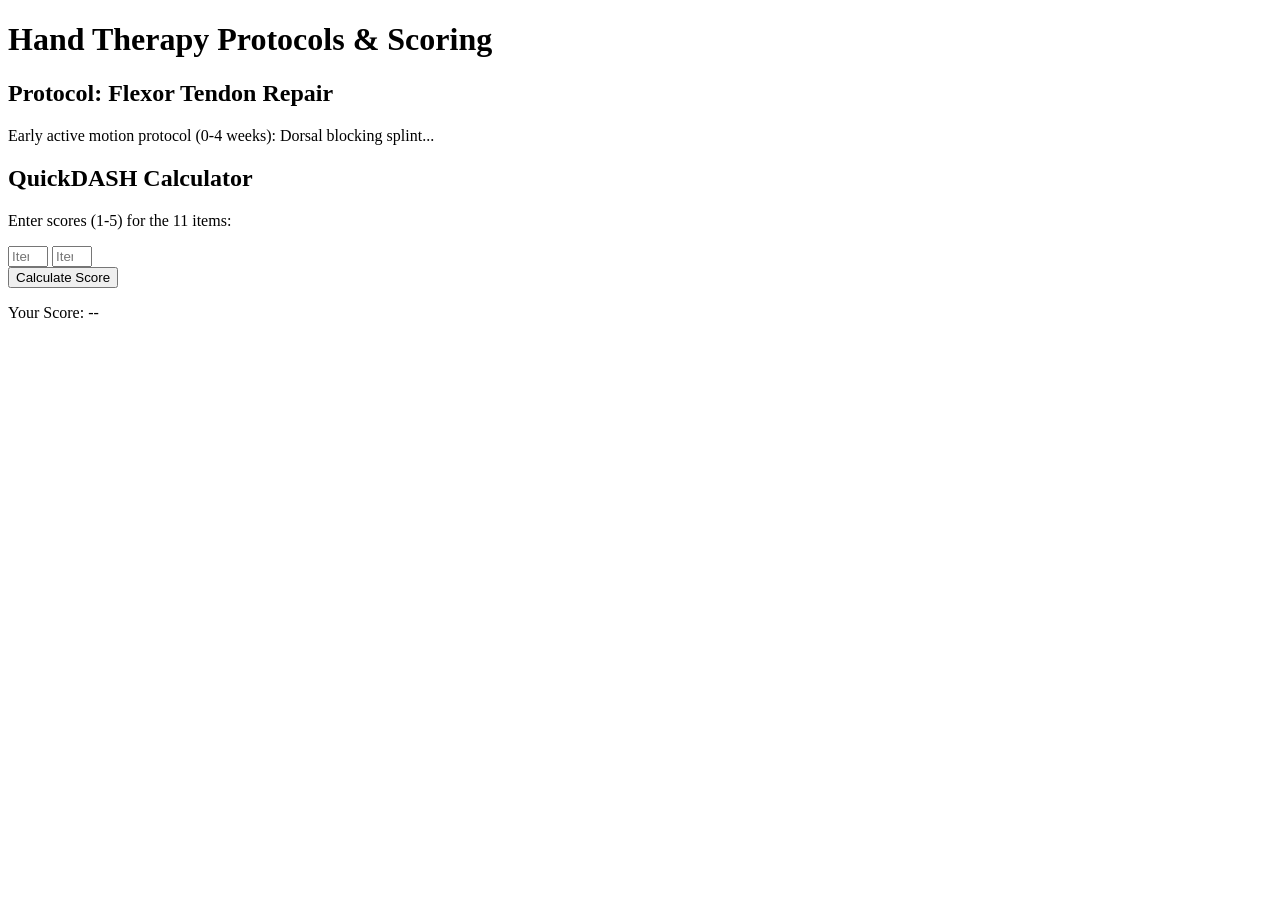
==== index.html @ 89909af8 "Add initial HTML structure for Hand Therapy Tools" ====
<!DOCTYPE html>
<html lang="en">
<head>
    <meta charset="UTF-8">
    <meta name="viewport" content="width=device-width, initial-scale=1.0">
    <title>Hand Therapy Tools</title>
    <link rel="stylesheet" href="style.css">
</head>
<body>
    <header>
        <h1>Hand Therapy Protocols & Scoring</h1>
    </header>

    <main>
        <section id="protocol">
            <h2>Protocol: Flexor Tendon Repair</h2>
            <p>Early active motion protocol (0-4 weeks): Dorsal blocking splint...</p>
        </section>

        <section id="calculator">
            <h2>QuickDASH Calculator</h2>
            <p>Enter scores (1-5) for the 11 items:</p>
            <div id="questions">
                <input type="number" class="dash-input" min="1" max="5" placeholder="Item 1">
                <input type="number" class="dash-input" min="1" max="5" placeholder="Item 2">
                </div>
            <button onclick="calculateDash()">Calculate Score</button>
            <p>Your Score: <span id="result">--</span></p>
        </section>
    </main>

    <script src="script.js"></script>
</body>
</html>
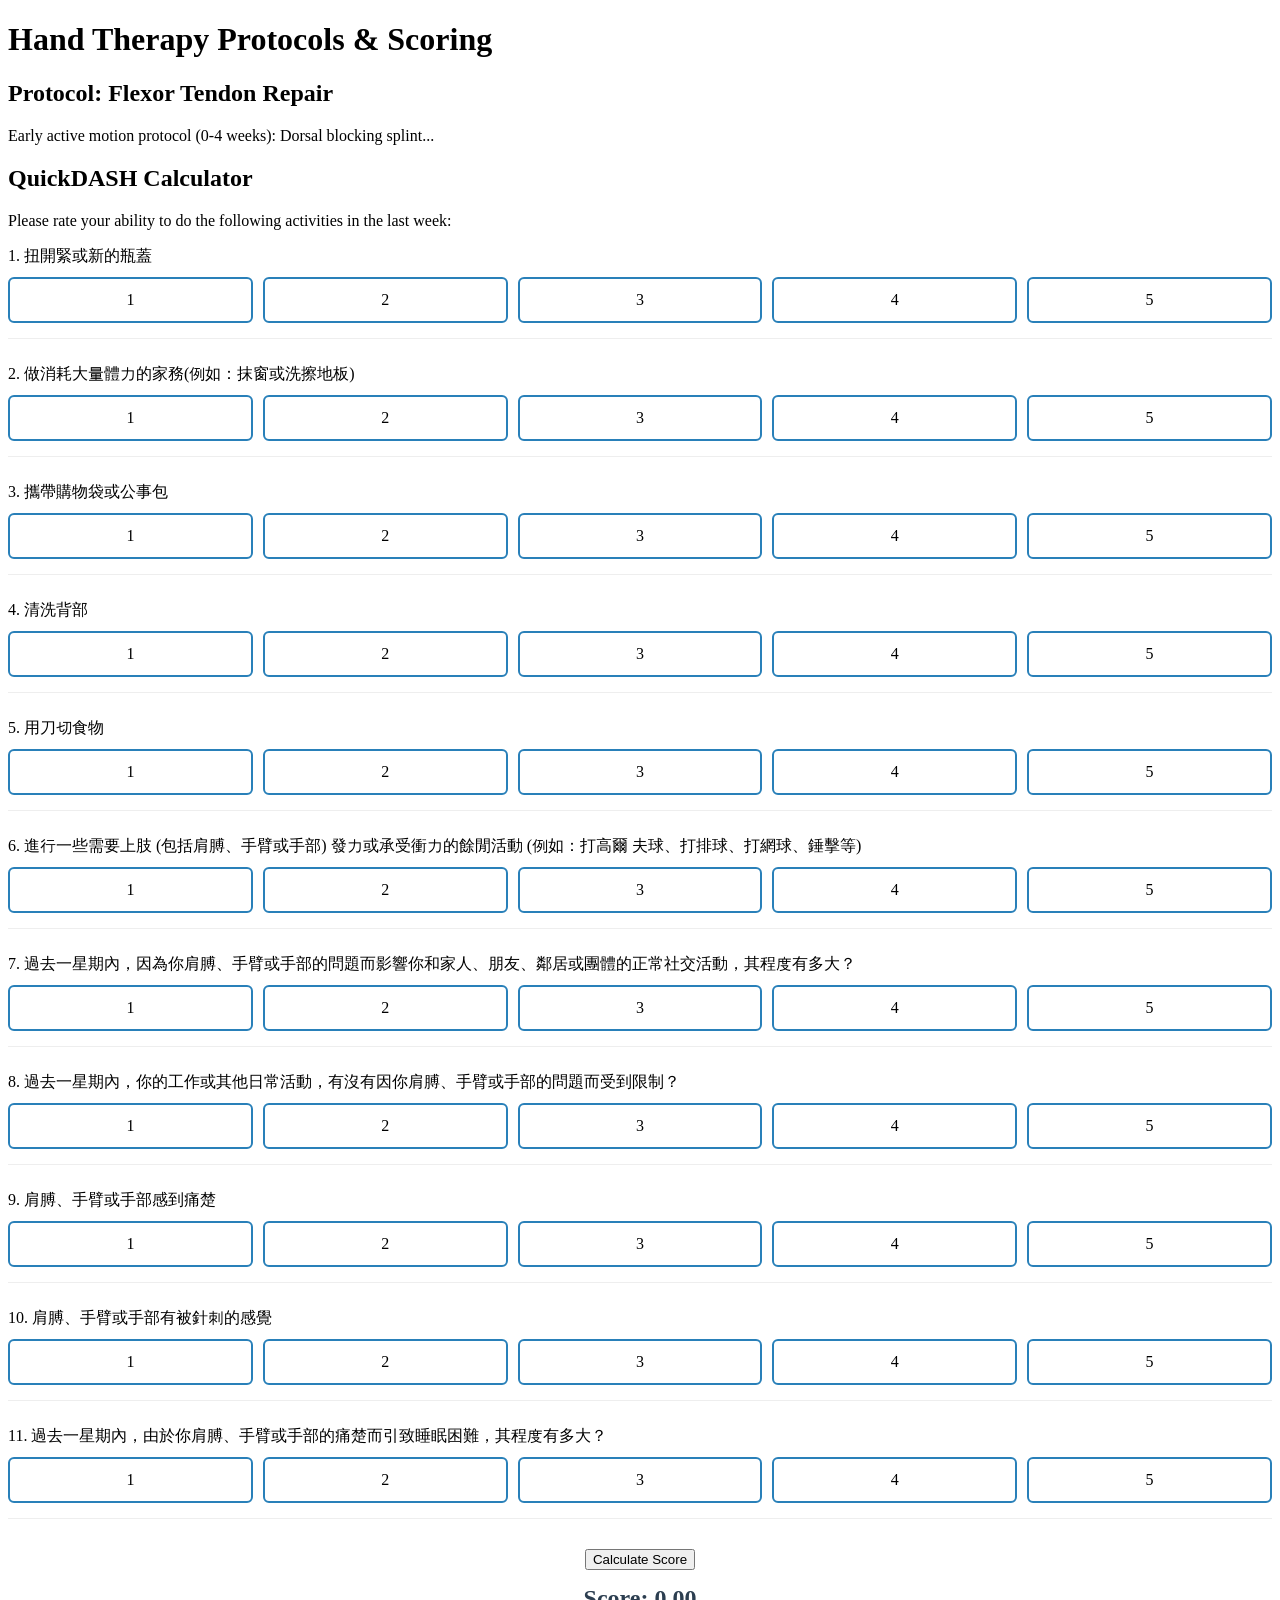
==== commit d35eb735: "Update index.html" ====
--- a/index.html
+++ b/index.html
@@ -17,16 +17,139 @@
             <p>Early active motion protocol (0-4 weeks): Dorsal blocking splint...</p>
         </section>
 
-        <section id="calculator">
-            <h2>QuickDASH Calculator</h2>
-            <p>Enter scores (1-5) for the 11 items:</p>
-            <div id="questions">
-                <input type="number" class="dash-input" min="1" max="5" placeholder="Item 1">
-                <input type="number" class="dash-input" min="1" max="5" placeholder="Item 2">
-                </div>
-            <button onclick="calculateDash()">Calculate Score</button>
-            <p>Your Score: <span id="result">--</span></p>
-        </section>
+<section id="calculator">
+    <h2>QuickDASH Calculator</h2>
+    <p>Please rate your ability to do the following activities in the last week:</p>
+    
+    <div id="quickdash-form">
+        <div class="question-row">
+            <p>1. 扭開緊或新的瓶蓋</p>
+            <div class="option-group" data-question="q1">
+                <label><input type="radio" name="q1" value="1"> 1</label>
+                <label><input type="radio" name="q1" value="2"> 2</label>
+                <label><input type="radio" name="q1" value="3"> 3</label>
+                <label><input type="radio" name="q1" value="4"> 4</label>
+                <label><input type="radio" name="q1" value="5"> 5</label>
+            </div>
+        </div>
+
+        <div class="question-row">
+            <p>2. 做消耗大量體力的家務(例如：抹窗或洗擦地板)
+            </p>
+            <div class="option-group" data-question="q2">
+                <label><input type="radio" name="q2" value="1"> 1</label>
+                <label><input type="radio" name="q2" value="2"> 2</label>
+                <label><input type="radio" name="q2" value="3"> 3</label>
+                <label><input type="radio" name="q2" value="4"> 4</label>
+                <label><input type="radio" name="q2" value="5"> 5</label>
+            </div>
+        </div>
+
+        <div class="question-row">
+            <p>3. 攜帶購物袋或公事包</p>
+            <div class="option-group" data-question="q1">
+                <label><input type="radio" name="q1" value="1"> 1</label>
+                <label><input type="radio" name="q1" value="2"> 2</label>
+                <label><input type="radio" name="q1" value="3"> 3</label>
+                <label><input type="radio" name="q1" value="4"> 4</label>
+                <label><input type="radio" name="q1" value="5"> 5</label>
+            </div>
+        </div>
+
+        <div class="question-row">
+            <p>4. 清洗背部</p>
+            <div class="option-group" data-question="q1">
+                <label><input type="radio" name="q1" value="1"> 1</label>
+                <label><input type="radio" name="q1" value="2"> 2</label>
+                <label><input type="radio" name="q1" value="3"> 3</label>
+                <label><input type="radio" name="q1" value="4"> 4</label>
+                <label><input type="radio" name="q1" value="5"> 5</label>
+            </div>
+        </div>
+        
+        <div class="question-row">
+            <p>5. 用刀切食物</p>
+            <div class="option-group" data-question="q1">
+                <label><input type="radio" name="q1" value="1"> 1</label>
+                <label><input type="radio" name="q1" value="2"> 2</label>
+                <label><input type="radio" name="q1" value="3"> 3</label>
+                <label><input type="radio" name="q1" value="4"> 4</label>
+                <label><input type="radio" name="q1" value="5"> 5</label>
+            </div>
+        </div>
+
+        <div class="question-row">
+            <p>6. 進行一些需要上肢 (包括肩膊、手臂或手部) 發力或承受衝力的餘閒活動 (例如：打高爾 夫球、打排球、打網球、錘擊等)</p>
+            <div class="option-group" data-question="q1">
+                <label><input type="radio" name="q1" value="1"> 1</label>
+                <label><input type="radio" name="q1" value="2"> 2</label>
+                <label><input type="radio" name="q1" value="3"> 3</label>
+                <label><input type="radio" name="q1" value="4"> 4</label>
+                <label><input type="radio" name="q1" value="5"> 5</label>
+            </div>
+        </div>
+
+        <div class="question-row">
+            <p>7. 過去一星期內，因為你肩膊、手臂或手部的問題而影響你和家人、朋友、鄰居或團體的正常社交活動，其程度有多大？</p>
+            <div class="option-group" data-question="q1">
+                <label><input type="radio" name="q1" value="1"> 1</label>
+                <label><input type="radio" name="q1" value="2"> 2</label>
+                <label><input type="radio" name="q1" value="3"> 3</label>
+                <label><input type="radio" name="q1" value="4"> 4</label>
+                <label><input type="radio" name="q1" value="5"> 5</label>
+            </div>
+        </div>
+
+        <div class="question-row">
+            <p>8. 過去一星期內，你的工作或其他日常活動，有沒有因你肩膊、手臂或手部的問題而受到限制？</p>
+            <div class="option-group" data-question="q1">
+                <label><input type="radio" name="q1" value="1"> 1</label>
+                <label><input type="radio" name="q1" value="2"> 2</label>
+                <label><input type="radio" name="q1" value="3"> 3</label>
+                <label><input type="radio" name="q1" value="4"> 4</label>
+                <label><input type="radio" name="q1" value="5"> 5</label>
+            </div>
+        </div>
+
+        <div class="question-row">
+            <p>9. 肩膊、手臂或手部感到痛楚</p>
+            <div class="option-group" data-question="q1">
+                <label><input type="radio" name="q1" value="1"> 1</label>
+                <label><input type="radio" name="q1" value="2"> 2</label>
+                <label><input type="radio" name="q1" value="3"> 3</label>
+                <label><input type="radio" name="q1" value="4"> 4</label>
+                <label><input type="radio" name="q1" value="5"> 5</label>
+            </div>
+        </div>
+
+        <div class="question-row">
+            <p>10. 肩膊、手臂或手部有被針刺的感覺</p>
+            <div class="option-group" data-question="q1">
+                <label><input type="radio" name="q1" value="1"> 1</label>
+                <label><input type="radio" name="q1" value="2"> 2</label>
+                <label><input type="radio" name="q1" value="3"> 3</label>
+                <label><input type="radio" name="q1" value="4"> 4</label>
+                <label><input type="radio" name="q1" value="5"> 5</label>
+            </div>
+        </div>
+
+        <div class="question-row">
+            <p>11. 過去一星期內，由於你肩膊、手臂或手部的痛楚而引致睡眠困難，其程度有多大？</p>
+            <div class="option-group" data-question="q1">
+                <label><input type="radio" name="q1" value="1"> 1</label>
+                <label><input type="radio" name="q1" value="2"> 2</label>
+                <label><input type="radio" name="q1" value="3"> 3</label>
+                <label><input type="radio" name="q1" value="4"> 4</label>
+                <label><input type="radio" name="q1" value="5"> 5</label>
+            </div>
+        </div>
+        
+        <div class="results-area">
+            <button onclick="calculateQuickDash()">Calculate Score</button>
+            <div class="score-display">Score: <span id="dash-result">0.00</span></div>
+        </div>
+    </div>
+</section>
     </main>
 
     <script src="script.js"></script>
--- a/style.css
+++ b/style.css
@@ -0,0 +1,52 @@
+/* Question Styling */
+.question-row {
+    margin-bottom: 25px;
+    padding-bottom: 15px;
+    border-bottom: 1px solid #eee;
+}
+
+.question-row p {
+    font-weight: 500;
+    margin-bottom: 10px;
+}
+
+/* Hide the default radio circles */
+.option-group input[type="radio"] {
+    display: none;
+}
+
+/* Style labels to look like buttons */
+.option-group {
+    display: flex;
+    gap: 10px;
+}
+
+.option-group label {
+    flex: 1;
+    text-align: center;
+    padding: 12px;
+    border: 2px solid #2980b9;
+    border-radius: 6px;
+    cursor: pointer;
+    transition: all 0.2s ease;
+    background-color: white;
+}
+
+/* When the hidden radio is checked, change the label's look */
+.option-group input[type="radio"]:checked + label, 
+.option-group label:has(input:checked) {
+    background-color: #2980b9;
+    color: white;
+}
+
+.results-area {
+    margin-top: 30px;
+    text-align: center;
+}
+
+.score-display {
+    margin-top: 15px;
+    font-size: 1.5rem;
+    font-weight: bold;
+    color: #2c3e50;
+}
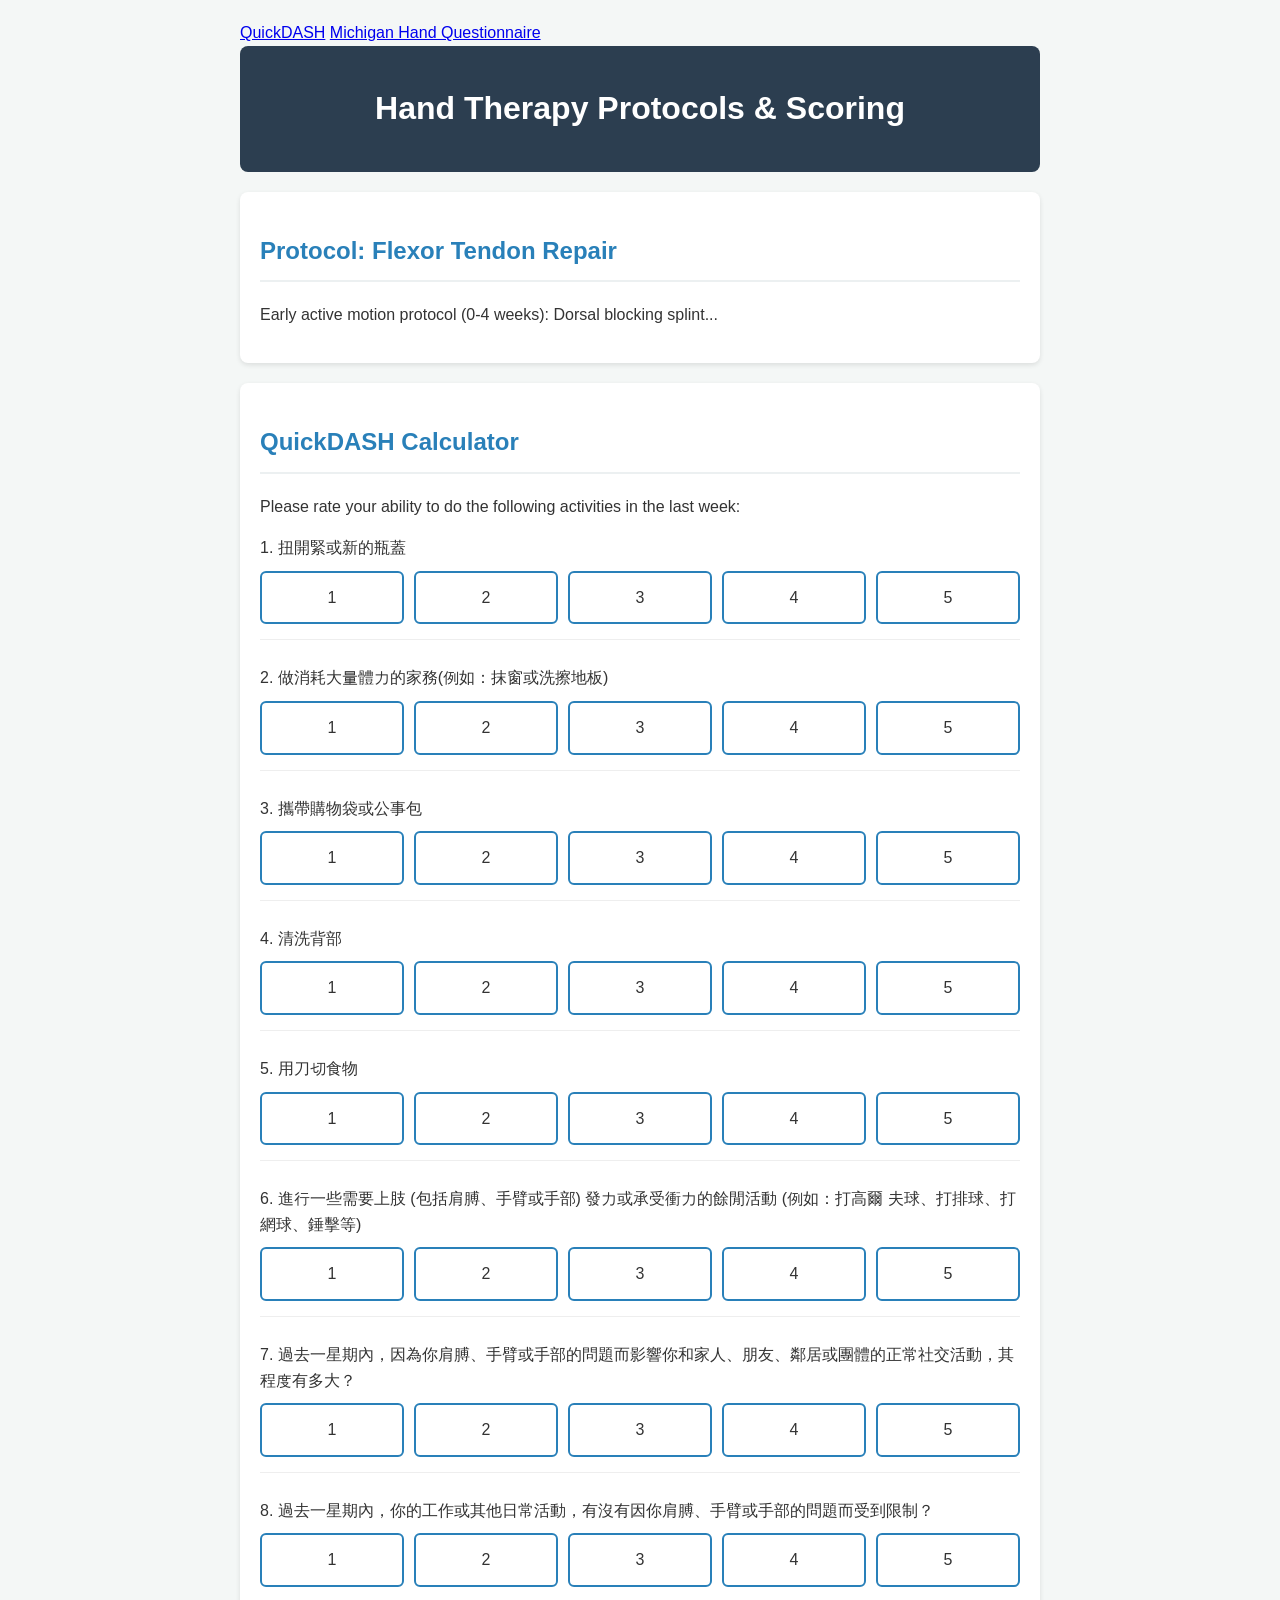
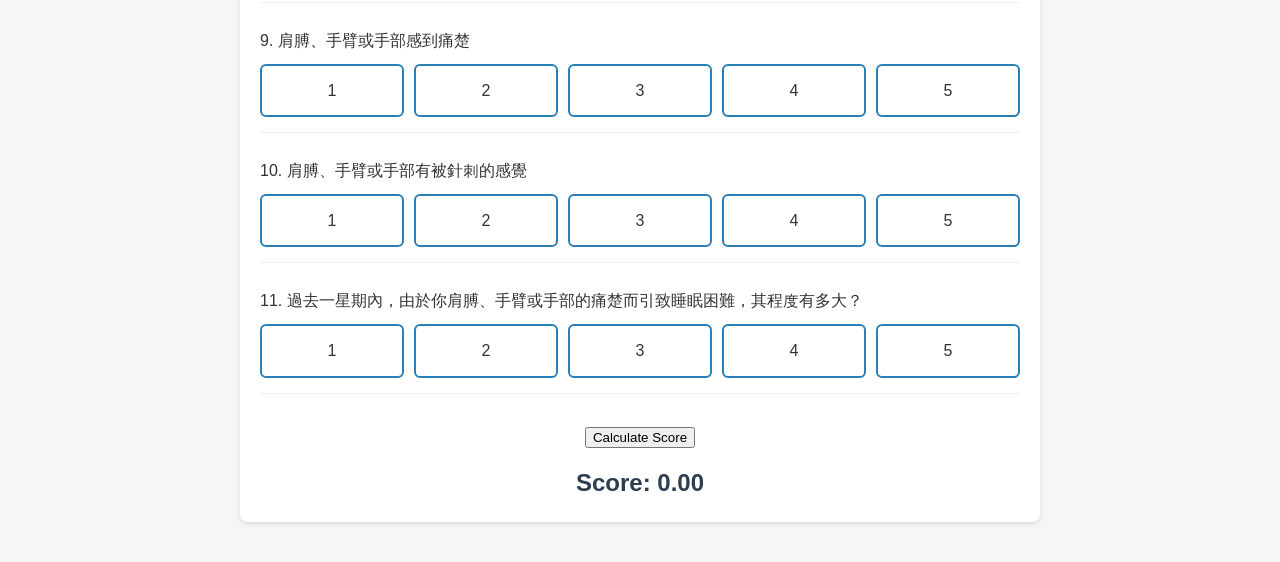
==== commit 08f1c0ff: "Update index.html" ====
--- a/index.html
+++ b/index.html
@@ -7,6 +7,10 @@
     <link rel="stylesheet" href="style.css">
 </head>
 <body>
+    <nav class="main-nav">
+    <a href="index.html" class="active">QuickDASH</a>
+    <a href="mhq.html">Michigan Hand Questionnaire</a>
+</nav>
     <header>
         <h1>Hand Therapy Protocols & Scoring</h1>
     </header>
@@ -48,99 +52,99 @@
         <div class="question-row">
             <p>3. 攜帶購物袋或公事包</p>
             <div class="option-group" data-question="q1">
-                <label><input type="radio" name="q1" value="1"> 1</label>
-                <label><input type="radio" name="q1" value="2"> 2</label>
-                <label><input type="radio" name="q1" value="3"> 3</label>
-                <label><input type="radio" name="q1" value="4"> 4</label>
-                <label><input type="radio" name="q1" value="5"> 5</label>
+                <label><input type="radio" name="q3" value="1"> 1</label>
+                <label><input type="radio" name="q3" value="2"> 2</label>
+                <label><input type="radio" name="q3" value="3"> 3</label>
+                <label><input type="radio" name="q3" value="4"> 4</label>
+                <label><input type="radio" name="q3" value="5"> 5</label>
             </div>
         </div>
 
         <div class="question-row">
             <p>4. 清洗背部</p>
             <div class="option-group" data-question="q1">
-                <label><input type="radio" name="q1" value="1"> 1</label>
-                <label><input type="radio" name="q1" value="2"> 2</label>
-                <label><input type="radio" name="q1" value="3"> 3</label>
-                <label><input type="radio" name="q1" value="4"> 4</label>
-                <label><input type="radio" name="q1" value="5"> 5</label>
+                <label><input type="radio" name="q4" value="1"> 1</label>
+                <label><input type="radio" name="q4" value="2"> 2</label>
+                <label><input type="radio" name="q4" value="3"> 3</label>
+                <label><input type="radio" name="q4" value="4"> 4</label>
+                <label><input type="radio" name="q4" value="5"> 5</label>
             </div>
         </div>
         
         <div class="question-row">
             <p>5. 用刀切食物</p>
             <div class="option-group" data-question="q1">
-                <label><input type="radio" name="q1" value="1"> 1</label>
-                <label><input type="radio" name="q1" value="2"> 2</label>
-                <label><input type="radio" name="q1" value="3"> 3</label>
-                <label><input type="radio" name="q1" value="4"> 4</label>
-                <label><input type="radio" name="q1" value="5"> 5</label>
+                <label><input type="radio" name="q5" value="1"> 1</label>
+                <label><input type="radio" name="q5" value="2"> 2</label>
+                <label><input type="radio" name="q5" value="3"> 3</label>
+                <label><input type="radio" name="q5" value="4"> 4</label>
+                <label><input type="radio" name="q5" value="5"> 5</label>
             </div>
         </div>
 
         <div class="question-row">
             <p>6. 進行一些需要上肢 (包括肩膊、手臂或手部) 發力或承受衝力的餘閒活動 (例如：打高爾 夫球、打排球、打網球、錘擊等)</p>
             <div class="option-group" data-question="q1">
-                <label><input type="radio" name="q1" value="1"> 1</label>
-                <label><input type="radio" name="q1" value="2"> 2</label>
-                <label><input type="radio" name="q1" value="3"> 3</label>
-                <label><input type="radio" name="q1" value="4"> 4</label>
-                <label><input type="radio" name="q1" value="5"> 5</label>
+                <label><input type="radio" name="q6" value="1"> 1</label>
+                <label><input type="radio" name="q6" value="2"> 2</label>
+                <label><input type="radio" name="q6" value="3"> 3</label>
+                <label><input type="radio" name="q6" value="4"> 4</label>
+                <label><input type="radio" name="q6" value="5"> 5</label>
             </div>
         </div>
 
         <div class="question-row">
             <p>7. 過去一星期內，因為你肩膊、手臂或手部的問題而影響你和家人、朋友、鄰居或團體的正常社交活動，其程度有多大？</p>
             <div class="option-group" data-question="q1">
-                <label><input type="radio" name="q1" value="1"> 1</label>
-                <label><input type="radio" name="q1" value="2"> 2</label>
-                <label><input type="radio" name="q1" value="3"> 3</label>
-                <label><input type="radio" name="q1" value="4"> 4</label>
-                <label><input type="radio" name="q1" value="5"> 5</label>
+                <label><input type="radio" name="q7" value="1"> 1</label>
+                <label><input type="radio" name="q7" value="2"> 2</label>
+                <label><input type="radio" name="q7" value="3"> 3</label>
+                <label><input type="radio" name="q7" value="4"> 4</label>
+                <label><input type="radio" name="q7" value="5"> 5</label>
             </div>
         </div>
 
         <div class="question-row">
             <p>8. 過去一星期內，你的工作或其他日常活動，有沒有因你肩膊、手臂或手部的問題而受到限制？</p>
             <div class="option-group" data-question="q1">
-                <label><input type="radio" name="q1" value="1"> 1</label>
-                <label><input type="radio" name="q1" value="2"> 2</label>
-                <label><input type="radio" name="q1" value="3"> 3</label>
-                <label><input type="radio" name="q1" value="4"> 4</label>
-                <label><input type="radio" name="q1" value="5"> 5</label>
+                <label><input type="radio" name="q8" value="1"> 1</label>
+                <label><input type="radio" name="q8" value="2"> 2</label>
+                <label><input type="radio" name="q8" value="3"> 3</label>
+                <label><input type="radio" name="q8" value="4"> 4</label>
+                <label><input type="radio" name="q8" value="5"> 5</label>
             </div>
         </div>
 
         <div class="question-row">
             <p>9. 肩膊、手臂或手部感到痛楚</p>
             <div class="option-group" data-question="q1">
-                <label><input type="radio" name="q1" value="1"> 1</label>
-                <label><input type="radio" name="q1" value="2"> 2</label>
-                <label><input type="radio" name="q1" value="3"> 3</label>
-                <label><input type="radio" name="q1" value="4"> 4</label>
-                <label><input type="radio" name="q1" value="5"> 5</label>
+                <label><input type="radio" name="q9" value="1"> 1</label>
+                <label><input type="radio" name="q9" value="2"> 2</label>
+                <label><input type="radio" name="q9" value="3"> 3</label>
+                <label><input type="radio" name="q9" value="4"> 4</label>
+                <label><input type="radio" name="q9" value="5"> 5</label>
             </div>
         </div>
 
         <div class="question-row">
             <p>10. 肩膊、手臂或手部有被針刺的感覺</p>
             <div class="option-group" data-question="q1">
-                <label><input type="radio" name="q1" value="1"> 1</label>
-                <label><input type="radio" name="q1" value="2"> 2</label>
-                <label><input type="radio" name="q1" value="3"> 3</label>
-                <label><input type="radio" name="q1" value="4"> 4</label>
-                <label><input type="radio" name="q1" value="5"> 5</label>
+                <label><input type="radio" name="q10" value="1"> 1</label>
+                <label><input type="radio" name="q10" value="2"> 2</label>
+                <label><input type="radio" name="q10" value="3"> 3</label>
+                <label><input type="radio" name="q10" value="4"> 4</label>
+                <label><input type="radio" name="q10" value="5"> 5</label>
             </div>
         </div>
 
         <div class="question-row">
             <p>11. 過去一星期內，由於你肩膊、手臂或手部的痛楚而引致睡眠困難，其程度有多大？</p>
             <div class="option-group" data-question="q1">
-                <label><input type="radio" name="q1" value="1"> 1</label>
-                <label><input type="radio" name="q1" value="2"> 2</label>
-                <label><input type="radio" name="q1" value="3"> 3</label>
-                <label><input type="radio" name="q1" value="4"> 4</label>
-                <label><input type="radio" name="q1" value="5"> 5</label>
+                <label><input type="radio" name="q11" value="1"> 1</label>
+                <label><input type="radio" name="q11" value="2"> 2</label>
+                <label><input type="radio" name="q11" value="3"> 3</label>
+                <label><input type="radio" name="q11" value="4"> 4</label>
+                <label><input type="radio" name="q11" value="5"> 5</label>
             </div>
         </div>
         
--- a/style.css
+++ b/style.css
@@ -1,3 +1,38 @@
+/* General Page Styling */
+body {
+    font-family: 'Segoe UI', Tahoma, Geneva, Verdana, sans-serif;
+    line-height: 1.6;
+    color: #333;
+    max-width: 800px;
+    margin: 0 auto;
+    padding: 20px;
+    background-color: #f4f7f6;
+}
+
+header {
+    background: #2c3e50;
+    color: #ffffff;
+    padding: 1rem;
+    text-align: center;
+    border-radius: 8px;
+    margin-bottom: 20px;
+}
+
+/* Section Styling (Protocols & Calculator) */
+section {
+    background: white;
+    padding: 20px;
+    margin-bottom: 20px;
+    border-radius: 8px;
+    box-shadow: 0 2px 5px rgba(0,0,0,0.1);
+}
+
+h2 {
+    color: #2980b9;
+    border-bottom: 2px solid #ecf0f1;
+    padding-bottom: 10px;
+}
+
 /* Question Styling */
 .question-row {
     margin-bottom: 25px;
@@ -50,3 +85,9 @@
     font-weight: bold;
     color: #2c3e50;
 }
+/* Result Text */
+#result {
+    font-weight: bold;
+    font-size: 1.5rem;
+    color: #c0392b;
+}
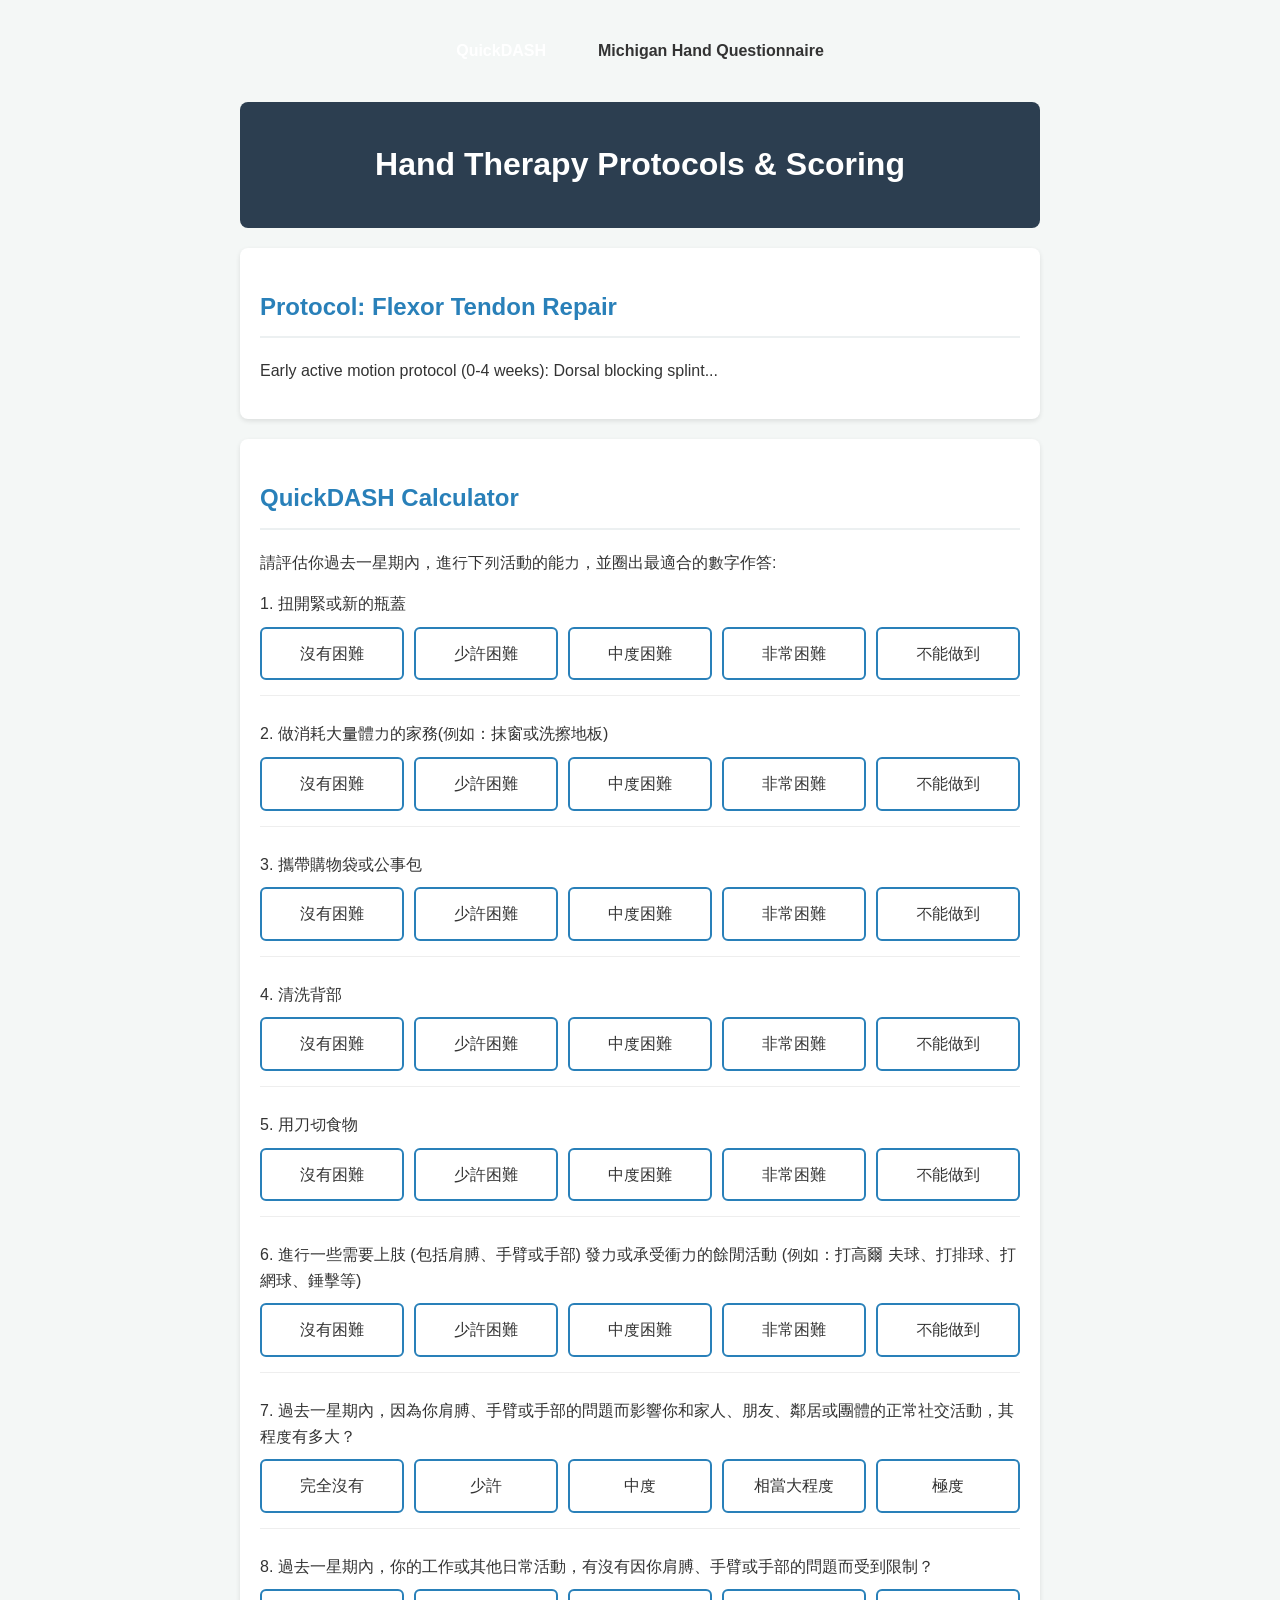
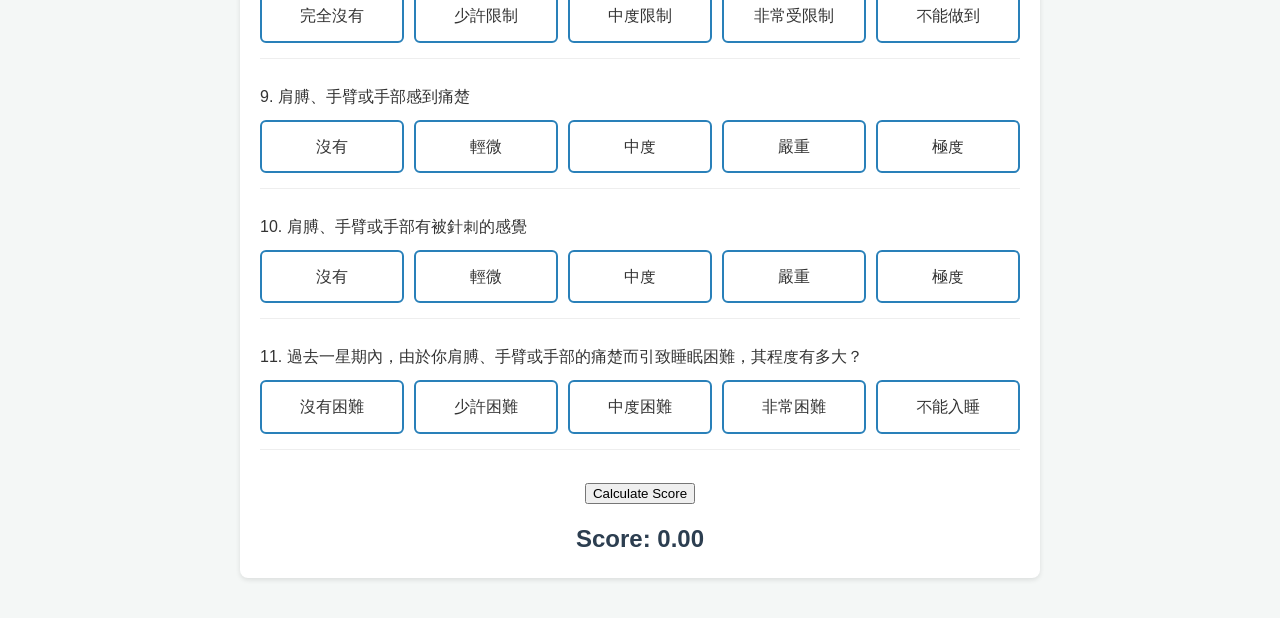
==== commit adae2404: "Update index.html" ====
--- a/index.html
+++ b/index.html
@@ -23,17 +23,17 @@
 
 <section id="calculator">
     <h2>QuickDASH Calculator</h2>
-    <p>Please rate your ability to do the following activities in the last week:</p>
+    <p>請評估你過去一星期內，進行下列活動的能力，並圈出最適合的數字作答:</p>
     
     <div id="quickdash-form">
         <div class="question-row">
             <p>1. 扭開緊或新的瓶蓋</p>
             <div class="option-group" data-question="q1">
-                <label><input type="radio" name="q1" value="1"> 1</label>
-                <label><input type="radio" name="q1" value="2"> 2</label>
-                <label><input type="radio" name="q1" value="3"> 3</label>
-                <label><input type="radio" name="q1" value="4"> 4</label>
-                <label><input type="radio" name="q1" value="5"> 5</label>
+                <label><input type="radio" name="q1" value="1"> 沒有困難</label>
+                <label><input type="radio" name="q1" value="2"> 少許困難</label>
+                <label><input type="radio" name="q1" value="3"> 中度困難</label>
+                <label><input type="radio" name="q1" value="4"> 非常困難</label>
+                <label><input type="radio" name="q1" value="5"> 不能做到</label>
             </div>
         </div>
 
@@ -41,110 +41,110 @@
             <p>2. 做消耗大量體力的家務(例如：抹窗或洗擦地板)
             </p>
             <div class="option-group" data-question="q2">
-                <label><input type="radio" name="q2" value="1"> 1</label>
-                <label><input type="radio" name="q2" value="2"> 2</label>
-                <label><input type="radio" name="q2" value="3"> 3</label>
-                <label><input type="radio" name="q2" value="4"> 4</label>
-                <label><input type="radio" name="q2" value="5"> 5</label>
+                <label><input type="radio" name="q2" value="1"> 沒有困難</label>
+                <label><input type="radio" name="q2" value="2"> 少許困難</label>
+                <label><input type="radio" name="q2" value="3"> 中度困難</label>
+                <label><input type="radio" name="q2" value="4"> 非常困難</label>
+                <label><input type="radio" name="q2" value="5"> 不能做到</label>
             </div>
         </div>
 
         <div class="question-row">
             <p>3. 攜帶購物袋或公事包</p>
             <div class="option-group" data-question="q1">
-                <label><input type="radio" name="q3" value="1"> 1</label>
-                <label><input type="radio" name="q3" value="2"> 2</label>
-                <label><input type="radio" name="q3" value="3"> 3</label>
-                <label><input type="radio" name="q3" value="4"> 4</label>
-                <label><input type="radio" name="q3" value="5"> 5</label>
+                <label><input type="radio" name="q3" value="1"> 沒有困難</label>
+                <label><input type="radio" name="q3" value="2"> 少許困難</label>
+                <label><input type="radio" name="q3" value="3"> 中度困難</label>
+                <label><input type="radio" name="q3" value="4"> 非常困難</label>
+                <label><input type="radio" name="q3" value="5"> 不能做到</label>
             </div>
         </div>
 
         <div class="question-row">
             <p>4. 清洗背部</p>
             <div class="option-group" data-question="q1">
-                <label><input type="radio" name="q4" value="1"> 1</label>
-                <label><input type="radio" name="q4" value="2"> 2</label>
-                <label><input type="radio" name="q4" value="3"> 3</label>
-                <label><input type="radio" name="q4" value="4"> 4</label>
-                <label><input type="radio" name="q4" value="5"> 5</label>
+                <label><input type="radio" name="q4" value="1"> 沒有困難</label>
+                <label><input type="radio" name="q4" value="2"> 少許困難</label>
+                <label><input type="radio" name="q4" value="3"> 中度困難</label>
+                <label><input type="radio" name="q4" value="4"> 非常困難</label>
+                <label><input type="radio" name="q4" value="5"> 不能做到</label>
             </div>
         </div>
         
         <div class="question-row">
             <p>5. 用刀切食物</p>
             <div class="option-group" data-question="q1">
-                <label><input type="radio" name="q5" value="1"> 1</label>
-                <label><input type="radio" name="q5" value="2"> 2</label>
-                <label><input type="radio" name="q5" value="3"> 3</label>
-                <label><input type="radio" name="q5" value="4"> 4</label>
-                <label><input type="radio" name="q5" value="5"> 5</label>
+                <label><input type="radio" name="q5" value="1"> 沒有困難</label>
+                <label><input type="radio" name="q5" value="2"> 少許困難</label>
+                <label><input type="radio" name="q5" value="3"> 中度困難</label>
+                <label><input type="radio" name="q5" value="4"> 非常困難</label>
+                <label><input type="radio" name="q5" value="5"> 不能做到</label>
             </div>
         </div>
 
         <div class="question-row">
             <p>6. 進行一些需要上肢 (包括肩膊、手臂或手部) 發力或承受衝力的餘閒活動 (例如：打高爾 夫球、打排球、打網球、錘擊等)</p>
             <div class="option-group" data-question="q1">
-                <label><input type="radio" name="q6" value="1"> 1</label>
-                <label><input type="radio" name="q6" value="2"> 2</label>
-                <label><input type="radio" name="q6" value="3"> 3</label>
-                <label><input type="radio" name="q6" value="4"> 4</label>
-                <label><input type="radio" name="q6" value="5"> 5</label>
+                <label><input type="radio" name="q6" value="1"> 沒有困難</label>
+                <label><input type="radio" name="q6" value="2"> 少許困難</label>
+                <label><input type="radio" name="q6" value="3"> 中度困難</label>
+                <label><input type="radio" name="q6" value="4"> 非常困難</label>
+                <label><input type="radio" name="q6" value="5"> 不能做到</label>
             </div>
         </div>
 
         <div class="question-row">
             <p>7. 過去一星期內，因為你肩膊、手臂或手部的問題而影響你和家人、朋友、鄰居或團體的正常社交活動，其程度有多大？</p>
             <div class="option-group" data-question="q1">
-                <label><input type="radio" name="q7" value="1"> 1</label>
-                <label><input type="radio" name="q7" value="2"> 2</label>
-                <label><input type="radio" name="q7" value="3"> 3</label>
-                <label><input type="radio" name="q7" value="4"> 4</label>
-                <label><input type="radio" name="q7" value="5"> 5</label>
+                <label><input type="radio" name="q7" value="1"> 完全沒有</label>
+                <label><input type="radio" name="q7" value="2"> 少許</label>
+                <label><input type="radio" name="q7" value="3"> 中度</label>
+                <label><input type="radio" name="q7" value="4"> 相當大程度</label>
+                <label><input type="radio" name="q7" value="5"> 極度</label>
             </div>
         </div>
 
         <div class="question-row">
             <p>8. 過去一星期內，你的工作或其他日常活動，有沒有因你肩膊、手臂或手部的問題而受到限制？</p>
             <div class="option-group" data-question="q1">
-                <label><input type="radio" name="q8" value="1"> 1</label>
-                <label><input type="radio" name="q8" value="2"> 2</label>
-                <label><input type="radio" name="q8" value="3"> 3</label>
-                <label><input type="radio" name="q8" value="4"> 4</label>
-                <label><input type="radio" name="q8" value="5"> 5</label>
+                <label><input type="radio" name="q8" value="1"> 完全沒有</label>
+                <label><input type="radio" name="q8" value="2"> 少許限制</label>
+                <label><input type="radio" name="q8" value="3"> 中度限制</label>
+                <label><input type="radio" name="q8" value="4"> 非常受限制</label>
+                <label><input type="radio" name="q8" value="5"> 不能做到</label>
             </div>
         </div>
 
         <div class="question-row">
             <p>9. 肩膊、手臂或手部感到痛楚</p>
             <div class="option-group" data-question="q1">
-                <label><input type="radio" name="q9" value="1"> 1</label>
-                <label><input type="radio" name="q9" value="2"> 2</label>
-                <label><input type="radio" name="q9" value="3"> 3</label>
-                <label><input type="radio" name="q9" value="4"> 4</label>
-                <label><input type="radio" name="q9" value="5"> 5</label>
+                <label><input type="radio" name="q9" value="1"> 沒有</label>
+                <label><input type="radio" name="q9" value="2"> 輕微</label>
+                <label><input type="radio" name="q9" value="3"> 中度</label>
+                <label><input type="radio" name="q9" value="4"> 嚴重</label>
+                <label><input type="radio" name="q9" value="5"> 極度</label>
             </div>
         </div>
 
         <div class="question-row">
             <p>10. 肩膊、手臂或手部有被針刺的感覺</p>
             <div class="option-group" data-question="q1">
-                <label><input type="radio" name="q10" value="1"> 1</label>
-                <label><input type="radio" name="q10" value="2"> 2</label>
-                <label><input type="radio" name="q10" value="3"> 3</label>
-                <label><input type="radio" name="q10" value="4"> 4</label>
-                <label><input type="radio" name="q10" value="5"> 5</label>
+                <label><input type="radio" name="q10" value="1"> 沒有</label>
+                <label><input type="radio" name="q10" value="2"> 輕微</label>
+                <label><input type="radio" name="q10" value="3"> 中度</label>
+                <label><input type="radio" name="q10" value="4"> 嚴重</label>
+                <label><input type="radio" name="q10" value="5"> 極度</label>
             </div>
         </div>
 
         <div class="question-row">
             <p>11. 過去一星期內，由於你肩膊、手臂或手部的痛楚而引致睡眠困難，其程度有多大？</p>
             <div class="option-group" data-question="q1">
-                <label><input type="radio" name="q11" value="1"> 1</label>
-                <label><input type="radio" name="q11" value="2"> 2</label>
-                <label><input type="radio" name="q11" value="3"> 3</label>
-                <label><input type="radio" name="q11" value="4"> 4</label>
-                <label><input type="radio" name="q11" value="5"> 5</label>
+                <label><input type="radio" name="q11" value="1"> 沒有困難</label>
+                <label><input type="radio" name="q11" value="2"> 少許困難</label>
+                <label><input type="radio" name="q11" value="3"> 中度困難</label>
+                <label><input type="radio" name="q11" value="4"> 非常困難</label>
+                <label><input type="radio" name="q11" value="5"> 不能入睡</label>
             </div>
         </div>
         
--- a/style.css
+++ b/style.css
@@ -1,3 +1,24 @@
+.main-nav {
+    display: flex;
+    justify-content: center;
+    gap: 20px;
+    margin-bottom: 20px;
+    padding: 10px;
+}
+
+.main-nav a {
+    text-decoration: none;
+    color: var(--primary);
+    font-weight: bold;
+    padding: 8px 16px;
+    border-radius: 4px;
+}
+
+.main-nav a.active {
+    background-color: var(--secondary);
+    color: white;
+}
+
 /* General Page Styling */
 body {
     font-family: 'Segoe UI', Tahoma, Geneva, Verdana, sans-serif;
